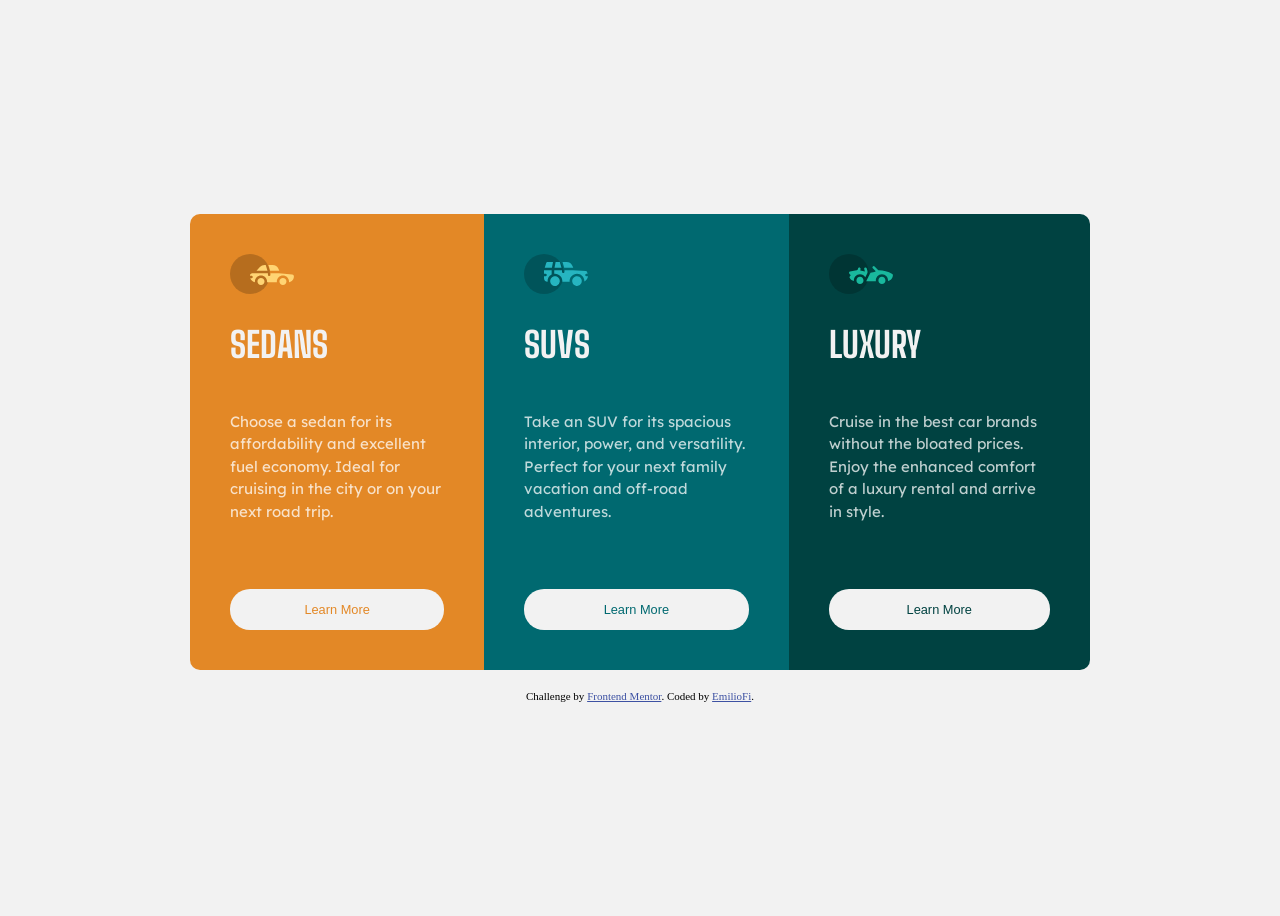
==== 3-column-preview-card-component-main/index.html @ 6f702550 "3-column-preview-card-component-main" ====
<!doctype html>
<html lang="en">
  <head>
    <meta charset="UTF-8" />
    <meta name="viewport" content="width=device-width, initial-scale=1.0" />
    <!-- displays site properly based on user's device -->

    <link
      rel="icon"
      type="image/png"
      sizes="32x32"
      href="./images/favicon-32x32.png"
    />

    <link rel="preconnect" href="https://fonts.googleapis.com" />
    <link rel="preconnect" href="https://fonts.gstatic.com" crossorigin />
    <link
      href="https://fonts.googleapis.com/css2?family=Big+Shoulders:opsz,wght@10..72,700&family=Lexend+Deca&display=swap"
      rel="stylesheet"
    />

    <link rel="stylesheet" href="styles.css" />
    <script src="script.js" defer></script>

    <title>Frontend Mentor | 3-column preview card component</title>
  </head>
  <body>
    <main>
      <section class="cards-container">
        <article class="card card--sedans">
          <img
            class="icon-card"
            src="./images/icon-sedans.svg"
            alt="sedans image"
          />
          <h2>Sedans</h2>
          <p>
            Choose a sedan for its affordability and excellent fuel economy.
            Ideal for cruising in the city or on your next road trip.
          </p>
          <button class="card__btn">Learn More</button>
        </article>

        <article class="card card--suvs">
          <img
            class="icon-card"
            src="./images/icon-suvs.svg"
            alt="suvs image"
          />
          <h2>SUVs</h2>
          <p>
            Take an SUV for its spacious interior, power, and versatility.
            Perfect for your next family vacation and off-road adventures.
          </p>
          <button class="card__btn">Learn More</button>
        </article>

        <article class="card card--luxury">
          <img
            class="icon-card"
            src="./images/icon-luxury.svg"
            alt="luxury image"
          />
          <h2>Luxury</h2>
          <p>
            Cruise in the best car brands without the bloated prices. Enjoy the
            enhanced comfort of a luxury rental and arrive in style.
          </p>
          <button class="card__btn">Learn More</button>
        </article>
      </section>
    </main>
    <footer class="attribution">
      Challenge by
      <a href="https://www.frontendmentor.io?ref=challenge">Frontend Mentor</a>.
      Coded by <a href="#">EmilioFi</a>.
    </footer>
  </body>
</html>
---- 3-column-preview-card-component-main/styles.css ----
:root {
  --Gold-500: hsl(31, 77%, 52%);
  --Cyan-800: hsl(184, 100%, 22%);
  --Green-950: hsl(179, 100%, 13%);
  --Transparent-white: hsla(0, 0%, 100%, 0.75);
  --Gray-100: hsl(0, 0%, 95%);
}

body {
  display: flex;
  flex-direction: column;
  background-color: var(--Gray-100);
  height: 100vh;
  justify-content: center;
}

.cards-container {
  max-width: 900px;
  margin: 0 auto;
  color: var(--Transparent-white);
  display: flex;
  flex-direction: row;
}

.cards-container h2 {
  font-family: "Big Shoulders";
  font-size: 2.2em;
  color: var(--Gray-100);
  text-transform: uppercase;
}

.card {
  display: flex;
  flex-direction: column;
  justify-content: space-between;
  padding: 2.5em;
  background-color: var(--card-color);
}

.card p {
  font-family: "Lexend Deca";
  font-size: 15px;
  line-height: 1.5em;
}

.icon-card {
  width: 64px;
  height: 40px;
}

.card--sedans {
  --card-color: var(--Gold-500);
  border-radius: 10px 0 0 10px;
}

.card--suvs {
  --card-color: var(--Cyan-800);
}

.card--luxury {
  --card-color: var(--Green-950);
  border-radius: 0 10px 10px 0;
}

.card__btn {
  margin-top: 4em;
  background-color: var(--Gray-100);
  color: var(--card-color);
  padding: 1em 2em;
  border-radius: 20px;
  border-style: none;
  font-size: 0.8em;
}

.card__btn:hover {
  background-color: var(--card-color);
  color: var(--Gray-100);
  outline: 2px solid var(--Gray-100);
}

.attribution {
  margin-top: 20px;
  font-size: 0.6875rem;
  text-align: center;
}
.attribution a {
  color: hsl(228, 45%, 44%);
}

/* mobile */

@media (max-width: 737px) {
  body {
    height: auto;
    margin: 3em 1em;
  }

  .cards-container {
    width: 100%;
    margin: 0 auto;
    flex-direction: column;
  }
  .card--sedans {
    border-radius: 10px 10px 0 0;
  }

  .card--luxury {
    border-radius: 0 0 10px 10px;
  }
}
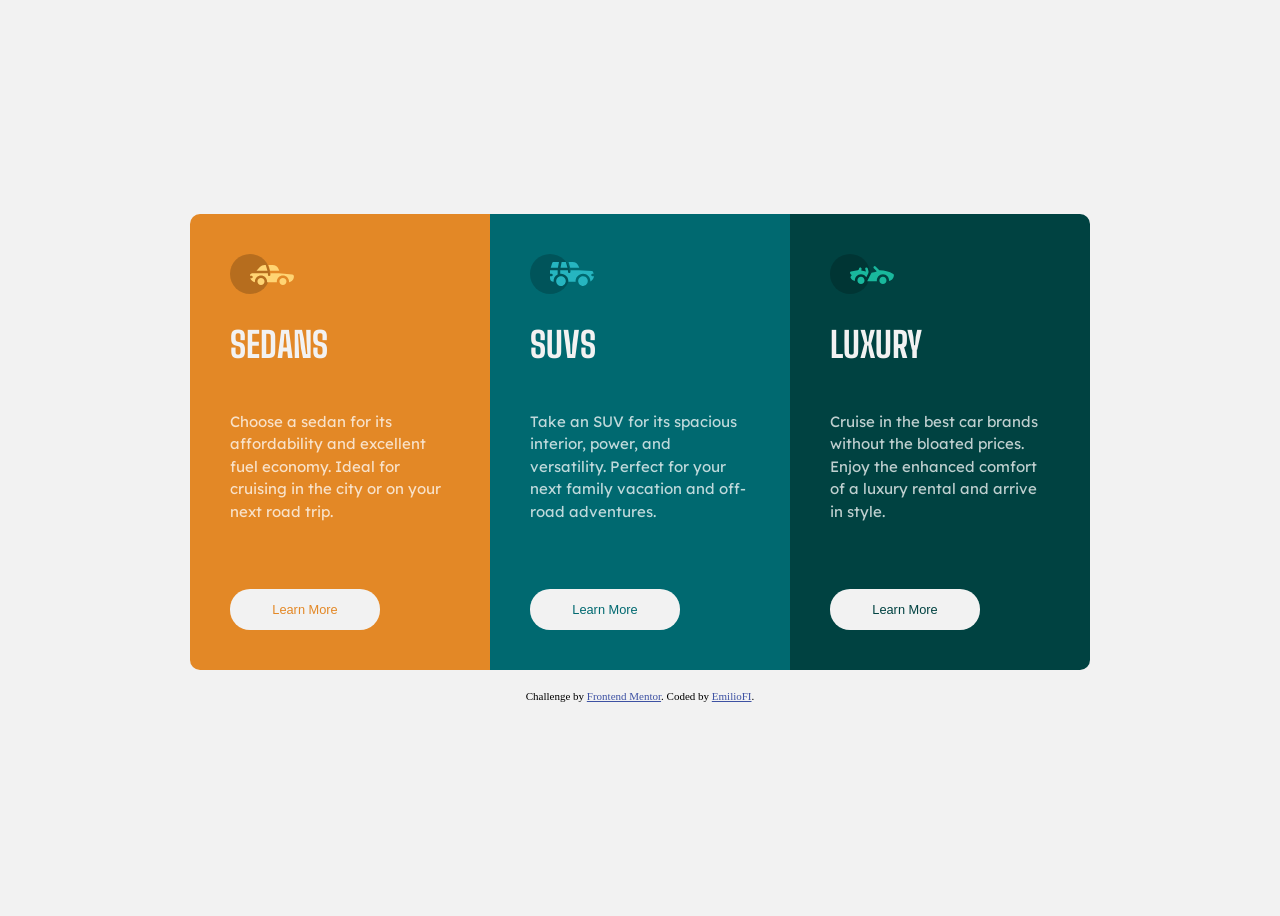
==== commit a3b74428: "3-column-preview-card-component-main (v.1)" ====
--- a/3-column-preview-card-component-main/index.html
+++ b/3-column-preview-card-component-main/index.html
@@ -26,54 +26,60 @@
   </head>
   <body>
     <main>
-      <section class="cards-container">
-        <article class="card card--sedans">
-          <img
-            class="icon-card"
-            src="./images/icon-sedans.svg"
-            alt="sedans image"
-          />
+      <ul class="cards-container">
+        <li class="card card--sedans">
+          <img class="icon-card" src="./images/icon-sedans.svg" alt="" />
           <h2>Sedans</h2>
           <p>
             Choose a sedan for its affordability and excellent fuel economy.
             Ideal for cruising in the city or on your next road trip.
           </p>
-          <button class="card__btn">Learn More</button>
-        </article>
+          <button
+            class="card__btn"
+            aria-label="learn more about sedans"
+            type="button"
+          >
+            Learn More
+          </button>
+        </li>
 
-        <article class="card card--suvs">
-          <img
-            class="icon-card"
-            src="./images/icon-suvs.svg"
-            alt="suvs image"
-          />
+        <li class="card card--suvs">
+          <img class="icon-card" src="./images/icon-suvs.svg" alt="" />
           <h2>SUVs</h2>
           <p>
             Take an SUV for its spacious interior, power, and versatility.
             Perfect for your next family vacation and off-road adventures.
           </p>
-          <button class="card__btn">Learn More</button>
-        </article>
+          <button
+            class="card__btn"
+            aria-label="learn more about suvs"
+            type="button"
+          >
+            Learn More
+          </button>
+        </li>
 
-        <article class="card card--luxury">
-          <img
-            class="icon-card"
-            src="./images/icon-luxury.svg"
-            alt="luxury image"
-          />
+        <li class="card card--luxury">
+          <img class="icon-card" src="./images/icon-luxury.svg" alt="" />
           <h2>Luxury</h2>
           <p>
             Cruise in the best car brands without the bloated prices. Enjoy the
             enhanced comfort of a luxury rental and arrive in style.
           </p>
-          <button class="card__btn">Learn More</button>
-        </article>
-      </section>
+          <button
+            class="card__btn"
+            aria-label="learn more about luxury"
+            type="button"
+          >
+            Learn More
+          </button>
+        </li>
+      </ul>
     </main>
     <footer class="attribution">
       Challenge by
       <a href="https://www.frontendmentor.io?ref=challenge">Frontend Mentor</a>.
-      Coded by <a href="#">EmilioFi</a>.
+      Coded by <a href="#">EmilioFI</a>.
     </footer>
   </body>
 </html>
--- a/3-column-preview-card-component-main/styles.css
+++ b/3-column-preview-card-component-main/styles.css
@@ -1,44 +1,61 @@
 :root {
-  --Gold-500: hsl(31, 77%, 52%);
-  --Cyan-800: hsl(184, 100%, 22%);
-  --Green-950: hsl(179, 100%, 13%);
-  --Transparent-white: hsla(0, 0%, 100%, 0.75);
-  --Gray-100: hsl(0, 0%, 95%);
+  --gold-500: hsl(31, 77%, 52%);
+  --cyan-800: hsl(184, 100%, 22%);
+  --green-950: hsl(179, 100%, 13%);
+  --transparent-white: hsla(0, 0%, 100%, 0.75);
+  --gray-100: hsl(0, 0%, 95%);
 }
 
 body {
   display: flex;
   flex-direction: column;
-  background-color: var(--Gray-100);
-  height: 100vh;
+  background-color: var(--gray-100);
+  min-height: 100vh;
   justify-content: center;
 }
 
 .cards-container {
   max-width: 900px;
   margin: 0 auto;
-  color: var(--Transparent-white);
+  padding: 0;
+  color: var(--transparent-white);
   display: flex;
   flex-direction: row;
+  list-style-type: none;
 }
 
 .cards-container h2 {
-  font-family: "Big Shoulders";
+  font-family: "Big Shoulders", sans-serif;
   font-size: 2.2em;
-  color: var(--Gray-100);
+  color: var(--gray-100);
   text-transform: uppercase;
 }
 
 .card {
   display: flex;
   flex-direction: column;
+  flex: 1;
   justify-content: space-between;
   padding: 2.5em;
   background-color: var(--card-color);
 }
 
+.card--sedans {
+  --card-color: var(--gold-500);
+  border-radius: 10px 0 0 10px;
+}
+
+.card--suvs {
+  --card-color: var(--cyan-800);
+}
+
+.card--luxury {
+  --card-color: var(--green-950);
+  border-radius: 0 10px 10px 0;
+}
+
 .card p {
-  font-family: "Lexend Deca";
+  font-family: "Lexend Deca", sans-serif;
   font-size: 15px;
   line-height: 1.5em;
 }
@@ -48,34 +65,22 @@
   height: 40px;
 }
 
-.card--sedans {
-  --card-color: var(--Gold-500);
-  border-radius: 10px 0 0 10px;
-}
-
-.card--suvs {
-  --card-color: var(--Cyan-800);
-}
-
-.card--luxury {
-  --card-color: var(--Green-950);
-  border-radius: 0 10px 10px 0;
-}
-
 .card__btn {
+  max-width: 150px;
   margin-top: 4em;
-  background-color: var(--Gray-100);
+  background-color: var(--gray-100);
   color: var(--card-color);
   padding: 1em 2em;
   border-radius: 20px;
   border-style: none;
   font-size: 0.8em;
+  transition: 0.3s;
 }
 
 .card__btn:hover {
   background-color: var(--card-color);
-  color: var(--Gray-100);
-  outline: 2px solid var(--Gray-100);
+  color: var(--gray-100);
+  outline: 2px solid var(--gray-100);
 }
 
 .attribution {
@@ -89,15 +94,13 @@
 
 /* mobile */
 
-@media (max-width: 737px) {
+@media (max-width: 768px) {
   body {
-    height: auto;
     margin: 3em 1em;
   }
 
   .cards-container {
     width: 100%;
-    margin: 0 auto;
     flex-direction: column;
   }
   .card--sedans {
